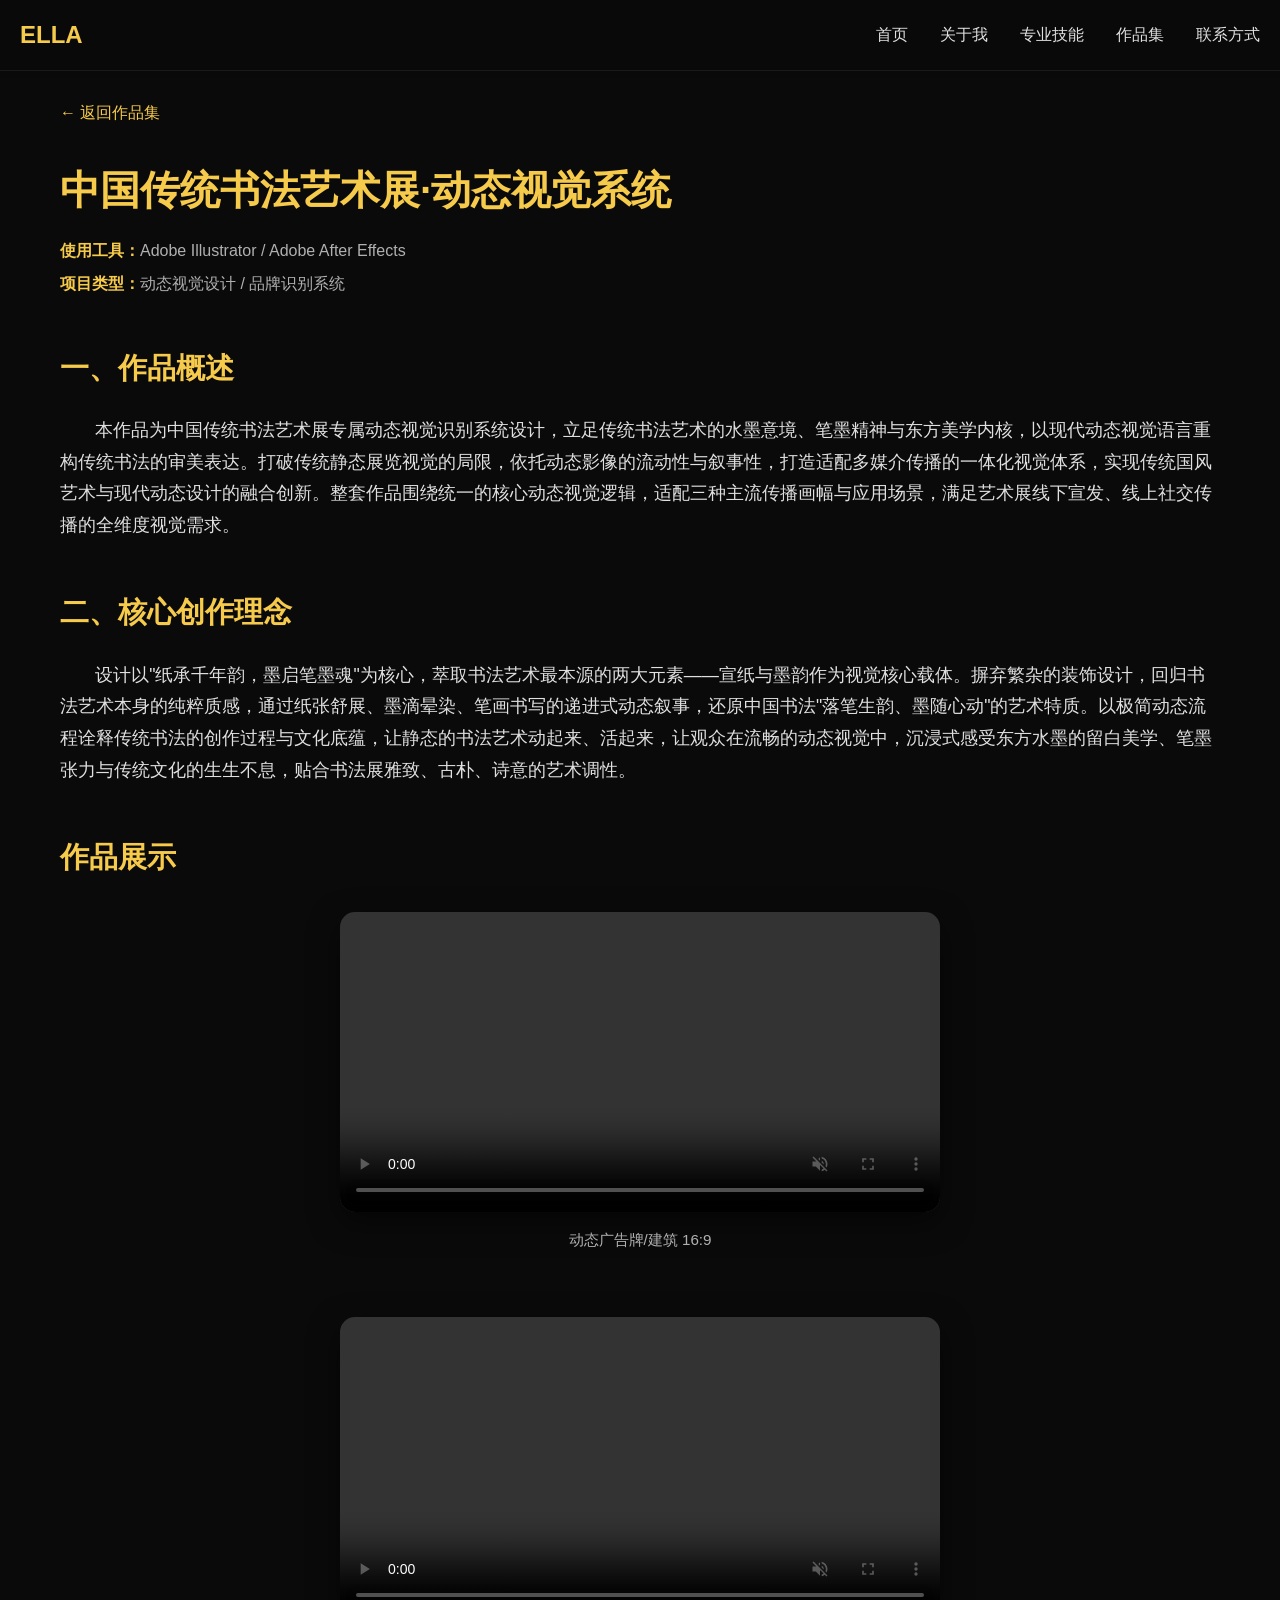
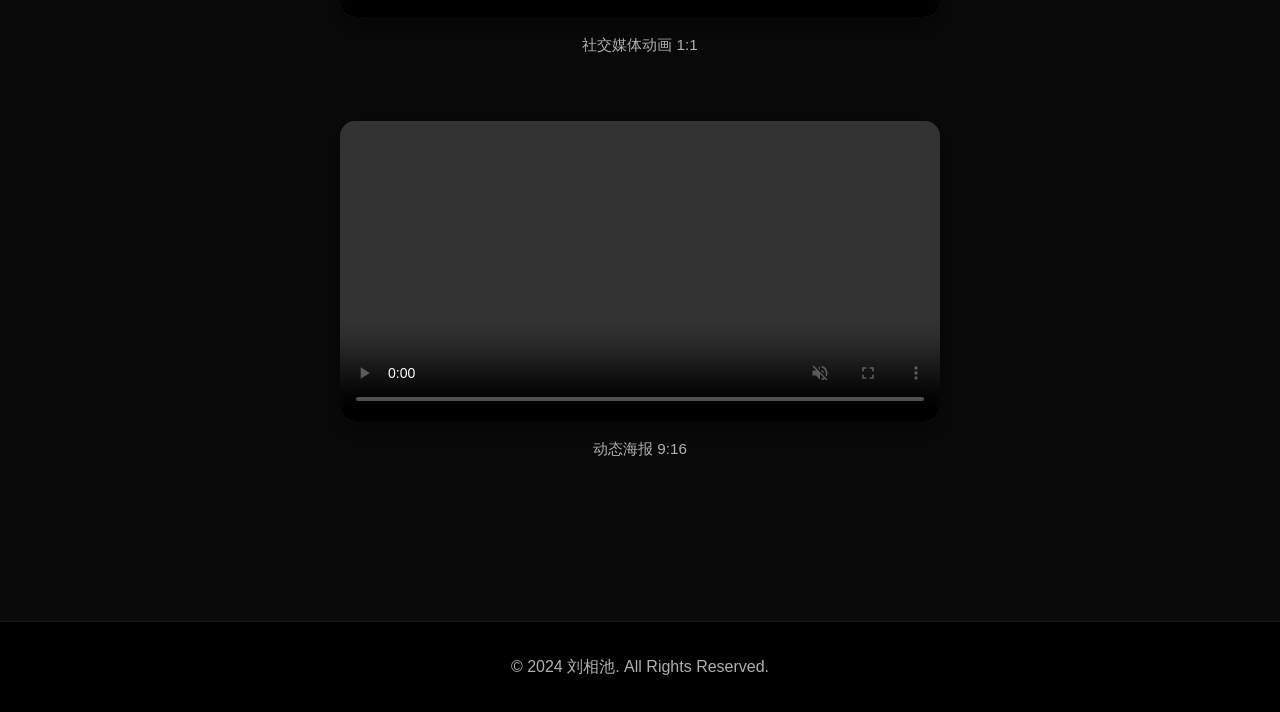
==== project-calligraphy.html @ c7045149 "更新作品集网站：添加多个作品项目" ====
<!DOCTYPE html>
<html lang="zh-CN">
<head>
    <meta charset="UTF-8">
    <meta name="viewport" content="width=device-width, initial-scale=1.0">
    <title>中国传统书法艺术展·动态视觉系统 - 刘相池作品集</title>
    <link rel="stylesheet" href="style.css">
    <style>
        .project-detail {
            padding: 100px 0 80px;
            background: #0a0a0a;
            min-height: 100vh;
        }

        .project-header {
            max-width: 1200px;
            margin: 0 auto 3rem;
            padding: 0 20px;
        }

        .back-link {
            display: inline-block;
            color: #f6ca4b;
            text-decoration: none;
            margin-bottom: 2rem;
            font-size: 1rem;
            transition: all 0.3s ease;
        }

        .back-link:hover {
            color: #ffffff;
            transform: translateX(-5px);
        }

        .project-title {
            font-size: 2.5rem;
            color: #f6ca4b;
            margin-bottom: 1rem;
            font-weight: 700;
        }

        .project-meta {
            color: #b0b0b0;
            font-size: 1rem;
            margin-bottom: 0.5rem;
        }

        .project-meta strong {
            color: #f6ca4b;
        }

        .project-section {
            max-width: 1200px;
            margin: 0 auto 3rem;
            padding: 0 20px;
        }

        .section-title {
            font-size: 1.8rem;
            color: #f6ca4b;
            margin-bottom: 1.5rem;
            font-weight: 700;
        }

        .project-description {
            color: #e0e0e0;
            font-size: 1.1rem;
            line-height: 1.8;
            margin-bottom: 2rem;
        }

        .project-description p {
            margin-bottom: 1rem;
            text-indent: 2em;
        }

        .video-showcase {
            display: flex;
            flex-direction: column;
            gap: 2rem;
            margin-top: 2rem;
        }

        .video-item {
            max-width: 600px;
            margin: 0 auto;
            border-radius: 15px;
            overflow: hidden;
            box-shadow: 0 10px 30px rgba(0, 0, 0, 0.5);
            transition: transform 0.3s ease, box-shadow 0.3s ease;
        }

        .video-caption {
            text-align: center;
            color: #b0b0b0;
            font-size: 0.95rem;
            margin-top: 1rem;
            margin-bottom: 2rem;
        }

        .video-item:hover {
            transform: translateY(-10px);
            box-shadow: 0 15px 40px rgba(246, 202, 75, 0.3);
        }

        .video-item video {
            width: 100%;
            height: auto;
            display: block;
        }

        @media (max-width: 768px) {
            .project-title {
                font-size: 2rem;
            }

            .video-showcase {
                grid-template-columns: 1fr;
                gap: 1.5rem;
            }
        }
    </style>
</head>
<body>
    <!-- 导航栏 -->
    <nav class="navbar">
        <div class="container">
            <div class="logo">ELLA</div>
            <ul class="nav-links">
                <li><a href="index.html#home">首页</a></li>
                <li><a href="index.html#about">关于我</a></li>
                <li><a href="index.html#skills">专业技能</a></li>
                <li><a href="index.html#portfolio">作品集</a></li>
                <li><a href="index.html#contact">联系方式</a></li>
            </ul>
        </div>
    </nav>

    <!-- 作品详情 -->
    <section class="project-detail">
        <div class="project-header">
            <a href="index.html#portfolio" class="back-link">← 返回作品集</a>
            <h1 class="project-title">中国传统书法艺术展·动态视觉系统</h1>
            <p class="project-meta"><strong>使用工具：</strong>Adobe Illustrator / Adobe After Effects</p>
            <p class="project-meta"><strong>项目类型：</strong>动态视觉设计 / 品牌识别系统</p>
        </div>

        <!-- 作品概述 -->
        <div class="project-section">
            <h2 class="section-title">一、作品概述</h2>
            <div class="project-description">
                <p>本作品为中国传统书法艺术展专属动态视觉识别系统设计，立足传统书法艺术的水墨意境、笔墨精神与东方美学内核，以现代动态视觉语言重构传统书法的审美表达。打破传统静态展览视觉的局限，依托动态影像的流动性与叙事性，打造适配多媒介传播的一体化视觉体系，实现传统国风艺术与现代动态设计的融合创新。整套作品围绕统一的核心动态视觉逻辑，适配三种主流传播画幅与应用场景，满足艺术展线下宣发、线上社交传播的全维度视觉需求。</p>
            </div>
        </div>

        <!-- 核心创作理念 -->
        <div class="project-section">
            <h2 class="section-title">二、核心创作理念</h2>
            <div class="project-description">
                <p>设计以"纸承千年韵，墨启笔墨魂"为核心，萃取书法艺术最本源的两大元素——宣纸与墨韵作为视觉核心载体。摒弃繁杂的装饰设计，回归书法艺术本身的纯粹质感，通过纸张舒展、墨滴晕染、笔画书写的递进式动态叙事，还原中国书法"落笔生韵、墨随心动"的艺术特质。以极简动态流程诠释传统书法的创作过程与文化底蕴，让静态的书法艺术动起来、活起来，让观众在流畅的动态视觉中，沉浸式感受东方水墨的留白美学、笔墨张力与传统文化的生生不息，贴合书法展雅致、古朴、诗意的艺术调性。</p>
            </div>
        </div>

        <!-- 作品展示 -->
        <div class="project-section">
            <h2 class="section-title">作品展示</h2>
            <div class="video-showcase">
                <div>
                    <div class="video-item">
                        <video src="images/final1.mp4" autoplay muted loop controls></video>
                    </div>
                    <p class="video-caption">动态广告牌/建筑 16:9</p>
                </div>
                <div>
                    <div class="video-item">
                        <video src="images/final2.mp4" autoplay muted loop controls></video>
                    </div>
                    <p class="video-caption">社交媒体动画 1:1</p>
                </div>
                <div>
                    <div class="video-item">
                        <video src="images/final3.mp4" autoplay muted loop controls></video>
                    </div>
                    <p class="video-caption">动态海报 9:16</p>
                </div>
            </div>
        </div>
    </section>

    <!-- 页脚 -->
    <footer class="footer">
        <div class="container">
            <p>&copy; 2024 刘相池. All Rights Reserved.</p>
        </div>
    </footer>

    <script src="script.js"></script>
</body>
</html>
---- style.css ----
/* 全局样式重置 */
* {
    margin: 0;
    padding: 0;
    box-sizing: border-box;
}

body {
    font-family: 'Microsoft YaHei', Arial, sans-serif;
    line-height: 1.6;
    color: #e0e0e0;
    background-color: #0a0a0a;
}

.container {
    max-width: 1600px;
    margin: 0 auto;
    padding: 0 20px;
}

/* 加载页面样式 */
.loader {
    position: fixed;
    top: 0;
    left: 0;
    width: 100%;
    height: 100%;
    background: #000;
    display: flex;
    justify-content: center;
    align-items: center;
    z-index: 9999;
    transition: opacity 0.5s ease, visibility 0.5s ease;
}

.loader.hidden {
    opacity: 0;
    visibility: hidden;
}

.loader-content {
    text-align: center;
    width: 400px;
}

.loader-text {
    color: #f6ca4b;
    font-size: 1.2rem;
    margin-bottom: 20px;
    letter-spacing: 2px;
}

.progress-bar {
    width: 100%;
    height: 4px;
    background: #1a1a1a;
    border-radius: 2px;
    overflow: hidden;
    margin-bottom: 15px;
}

.progress-fill {
    height: 100%;
    background: linear-gradient(90deg, #f6ca4b, #ffed4e);
    width: 0%;
    transition: width 0.3s ease;
    box-shadow: 0 0 10px rgba(246, 202, 75, 0.5);
}

.progress-text {
    color: #f6ca4b;
    font-size: 4rem;
    font-weight: bold;
    margin-bottom: 30px;
    text-shadow: 0 0 20px rgba(246, 202, 75, 0.5);
}

/* 导航栏样式 */
.navbar {
    background: rgba(10, 10, 10, 0.95);
    backdrop-filter: blur(10px);
    box-shadow: 0 2px 10px rgba(0,0,0,0.5);
    position: fixed;
    width: 100%;
    top: 0;
    z-index: 1000;
    border-bottom: 1px solid #1a1a1a;
}

.navbar .container {
    display: flex;
    justify-content: space-between;
    align-items: center;
    padding: 1rem 20px;
}

.logo {
    font-size: 1.5rem;
    font-weight: bold;
    color: #f6ca4b;
}

.nav-links {
    display: flex;
    list-style: none;
    gap: 2rem;
}

.nav-links a {
    text-decoration: none;
    color: #e0e0e0;
    transition: color 0.3s;
}

.nav-links a:hover {
    color: #f6ca4b;
}

/* 首页英雄区域 */
.hero {
    background: #0a0a0a;
    color: #e0e0e0;
    padding: 150px 0 100px;
    min-height: 100vh;
    display: flex;
    align-items: center;
    position: relative;
    overflow: hidden;
}

.hero .container {
    display: flex;
    justify-content: flex-start;
    width: 100%;
}

.hero-content {
    text-align: left;
    max-width: 800px;
}

.hero-title {
    font-family: 'Futura', 'Futura Bold', 'Montserrat', 'PingFang SC', 'Microsoft YaHei', sans-serif;
    font-size: 6rem;
    line-height: 0.7;
    margin-bottom: 3rem;
    font-weight: 700;
    letter-spacing: 1px;
}

.hero-title .hello {
    color: #ffffff;
    font-size: 6rem;
    font-weight: 700;
    letter-spacing: 2px;
    display: block;
    margin-bottom: 0;
    transition: all 0.4s cubic-bezier(0.4, 0, 0.2, 1);
    transform-origin: left center;
    cursor: default;
}

.hero-title .hello:hover {
    color: #f6ca4b;
    transform: scaleX(1.15);
}

.hero-title .im {
    color: #ffffff;
    font-size: 6rem;
    font-weight: 700;
    letter-spacing: 2px;
    display: block;
    margin-bottom: 0;
    transition: all 0.4s cubic-bezier(0.4, 0, 0.2, 1);
    transform-origin: left center;
    cursor: default;
}

.hero-title .im:hover {
    color: #f6ca4b;
    transform: scaleX(1.15);
}

.hero-title .name-liu {
    color: #ffffff;
    font-weight: 700;
    font-size: 6rem;
    display: block;
    margin-bottom: 0;
    transition: all 0.4s cubic-bezier(0.4, 0, 0.2, 1);
    transform-origin: left center;
    cursor: default;
}

.hero-title .name-liu:hover {
    color: #f6ca4b;
    transform: scaleX(1.15);
}

.hero-title .name-xiangchi {
    color: #ffffff;
    font-weight: 700;
    font-size: 6rem;
    display: block;
    transition: all 0.4s cubic-bezier(0.4, 0, 0.2, 1);
    transform-origin: left center;
    cursor: default;
}

.hero-title .name-xiangchi:hover {
    color: #f6ca4b;
    transform: scaleX(1.15);
}

.hero-subtitle {
    font-size: 1.2rem;
    margin-bottom: 2rem;
    color: #b0b0b0;
    text-align: left;
}

.btn {
    display: inline-block;
    padding: 12px 30px;
    background: linear-gradient(135deg, #f6ca4b, #ffed4e);
    color: #0a0a0a;
    text-decoration: none;
    border-radius: 30px;
    transition: transform 0.3s, box-shadow 0.3s;
    font-weight: bold;
}

.btn:hover {
    transform: translateY(-3px);
    box-shadow: 0 10px 20px rgba(246, 202, 75, 0.3);
}

/* 关于我部分 */
.about {
    padding: 80px 0;
    background: #0a0a0a;
}

.about h2 {
    text-align: center;
    font-size: 2.5rem;
    margin-bottom: 3rem;
    color: #f6ca4b;
}

.about-content {
    display: flex;
    align-items: center;
    justify-content: center;
    gap: 3rem;
    max-width: 900px;
    margin: 0 auto;
}

/* 头像样式 */
.about-avatar {
    flex-shrink: 0;
}

.about-avatar img {
    width: 250px;
    height: 250px;
    object-fit: cover;
    border-radius: 50%;
    border: 4px solid #f6ca4b;
    box-shadow: 0 10px 30px rgba(246, 202, 75, 0.3);
    transition: transform 0.3s ease, box-shadow 0.3s ease;
}

.about-avatar img:hover {
    transform: scale(1.05);
    box-shadow: 0 15px 40px rgba(246, 202, 75, 0.5);
}

/* 信息卡片样式 */
.about-info-card {
    background: #1a1a1a;
    border: 1px solid #2a2a2a;
    border-radius: 15px;
    padding: 2rem;
    width: fit-content;
    min-width: 350px;
}

.info-item {
    display: flex;
    margin-bottom: 1.2rem;
    font-size: 1.1rem;
    line-height: 1.6;
}

.info-item:last-child {
    margin-bottom: 0;
}

.info-label {
    color: #f6ca4b;
    font-weight: 600;
    min-width: 80px;
    flex-shrink: 0;
}

.info-value {
    color: #e0e0e0;
}

/* 描述文字 */
.about-description {
    max-width: 800px;
    margin: 2rem auto 0;
    text-align: center;
}

.about-description p {
    font-size: 1.1rem;
    line-height: 1.8;
    color: #b0b0b0;
}

/* 专业技能部分 */
.skills {
    padding: 80px 0;
    background: #0a0a0a;
}

.skills h2 {
    text-align: center;
    font-size: 2.5rem;
    margin-bottom: 3rem;
    color: #f6ca4b;
}

.skills-grid {
    display: grid;
    grid-template-columns: repeat(2, 1fr);
    gap: 2rem;
    max-width: 800px;
    margin: 0 auto;
}

.skill-item {
    background: #1a1a1a;
    padding: 2rem;
    border-radius: 15px;
    text-align: center;
    border: 1px solid #2a2a2a;
    transition: transform 0.3s ease, box-shadow 0.3s ease;
}

.skill-item:hover {
    transform: translateY(-10px);
    box-shadow: 0 10px 30px rgba(246, 202, 75, 0.2);
    border-color: #f6ca4b;
}

.skill-icon {
    font-size: 3rem;
    margin-bottom: 1rem;
}

.skill-item h3 {
    color: #f6ca4b;
    font-size: 1.3rem;
    margin-bottom: 0.8rem;
}

.skill-item p {
    color: #b0b0b0;
    font-size: 0.95rem;
    line-height: 1.6;
}

/* 作品集部分 */
.portfolio {
    padding: 80px 0;
    background: #0a0a0a;
}

.portfolio h2 {
    text-align: center;
    font-size: 2.5rem;
    margin-bottom: 3rem;
    color: #f6ca4b;
}

.portfolio-list {
    display: flex;
    flex-direction: column;
    gap: 2rem;
    max-width: 1200px;
    margin: 0 auto;
}

.portfolio-card {
    display: flex;
    background: #1a1a1a;
    border-radius: 15px;
    overflow: hidden;
    border: 1px solid #2a2a2a;
    transition: all 0.3s cubic-bezier(0.4, 0, 0.2, 1);
    height: 250px;
}

.portfolio-card-link {
    text-decoration: none;
    color: inherit;
    display: block;
}

.portfolio-card-link:hover .portfolio-card {
    transform: translateY(-8px);
    border-color: #f6ca4b;
    box-shadow: 0 15px 40px rgba(246, 202, 75, 0.2);
}

.card-left {
    flex: 0 0 65%;
    padding: 2.5rem;
    display: flex;
    flex-direction: column;
    justify-content: center;
    background: #0a0a0a;
}

.card-left h3 {
    color: #ffffff;
    font-size: 1.8rem;
    margin-bottom: 1rem;
    font-weight: 700;
}

.card-left .software {
    color: #888;
    font-size: 0.95rem;
    line-height: 1.6;
}

.card-right {
    flex: 0 0 35%;
    position: relative;
    overflow: hidden;
    display: flex;
    align-items: center;
    justify-content: center;
}

.portfolio-preview {
    width: 100%;
    height: 100%;
    position: relative;
    overflow: hidden;
}

.portfolio-preview::before {
    content: '';
    position: absolute;
    left: 0;
    top: 0;
    width: 80px;
    height: 100%;
    background: linear-gradient(to right, rgba(26, 26, 26, 0.8), transparent);
    z-index: 1;
    pointer-events: none;
}

.preview-placeholder {
    width: 100%;
    height: 100%;
    background: linear-gradient(135deg, #2a2a2a 0%, #3a3a3a 100%);
    display: flex;
    align-items: center;
    justify-content: center;
    color: #666;
    font-size: 1.2rem;
    transition: transform 0.4s ease;
}

.preview-image {
    width: 100%;
    height: 100%;
    object-fit: cover;
    object-position: center center;
    transition: transform 0.4s ease;
}

.preview-video {
    width: 100%;
    height: 100%;
    object-fit: cover;
    transition: transform 0.4s ease;
}

.portfolio-card:hover .preview-image {
    transform: scale(1.05);
}

/* 联系方式部分 */
.contact {
    padding: 80px 0;
    background: #0a0a0a;
}

.contact h2 {
    text-align: center;
    font-size: 2.5rem;
    margin-bottom: 3rem;
    color: #f6ca4b;
}

.contact-info {
    text-align: center;
}

.contact-info p {
    font-size: 1.1rem;
    margin-bottom: 1rem;
    color: #e0e0e0;
}

/* 页脚 */
.footer {
    background: #000;
    color: #b0b0b0;
    text-align: center;
    padding: 2rem 0;
    border-top: 1px solid #1a1a1a;
}

/* 响应式设计 */
@media (max-width: 768px) {
    .nav-links {
        gap: 1rem;
    }
    
    .hero-title {
        font-size: 3.5rem;
    }
    
    .hero-title .hello,
    .hero-title .im,
    .hero-title .name-liu,
    .hero-title .name-xiangchi {
        font-size: 3.5rem;
    }
    
    .hero-subtitle {
        font-size: 1rem;
    }
    
    /* 关于我部分响应式 */
    .about-content {
        flex-direction: column;
        gap: 2rem;
    }
    
    .about-avatar img {
        width: 200px;
        height: 200px;
    }
    
    .about-info-card {
        width: 100%;
    }
    
    .info-label {
        min-width: 60px;
    }
    
    .hero-decoration {
        width: 250px;
        height: 250px;
        right: 5%;
    }
    
    .portfolio-grid {
        grid-template-columns: 1fr;
    }
}
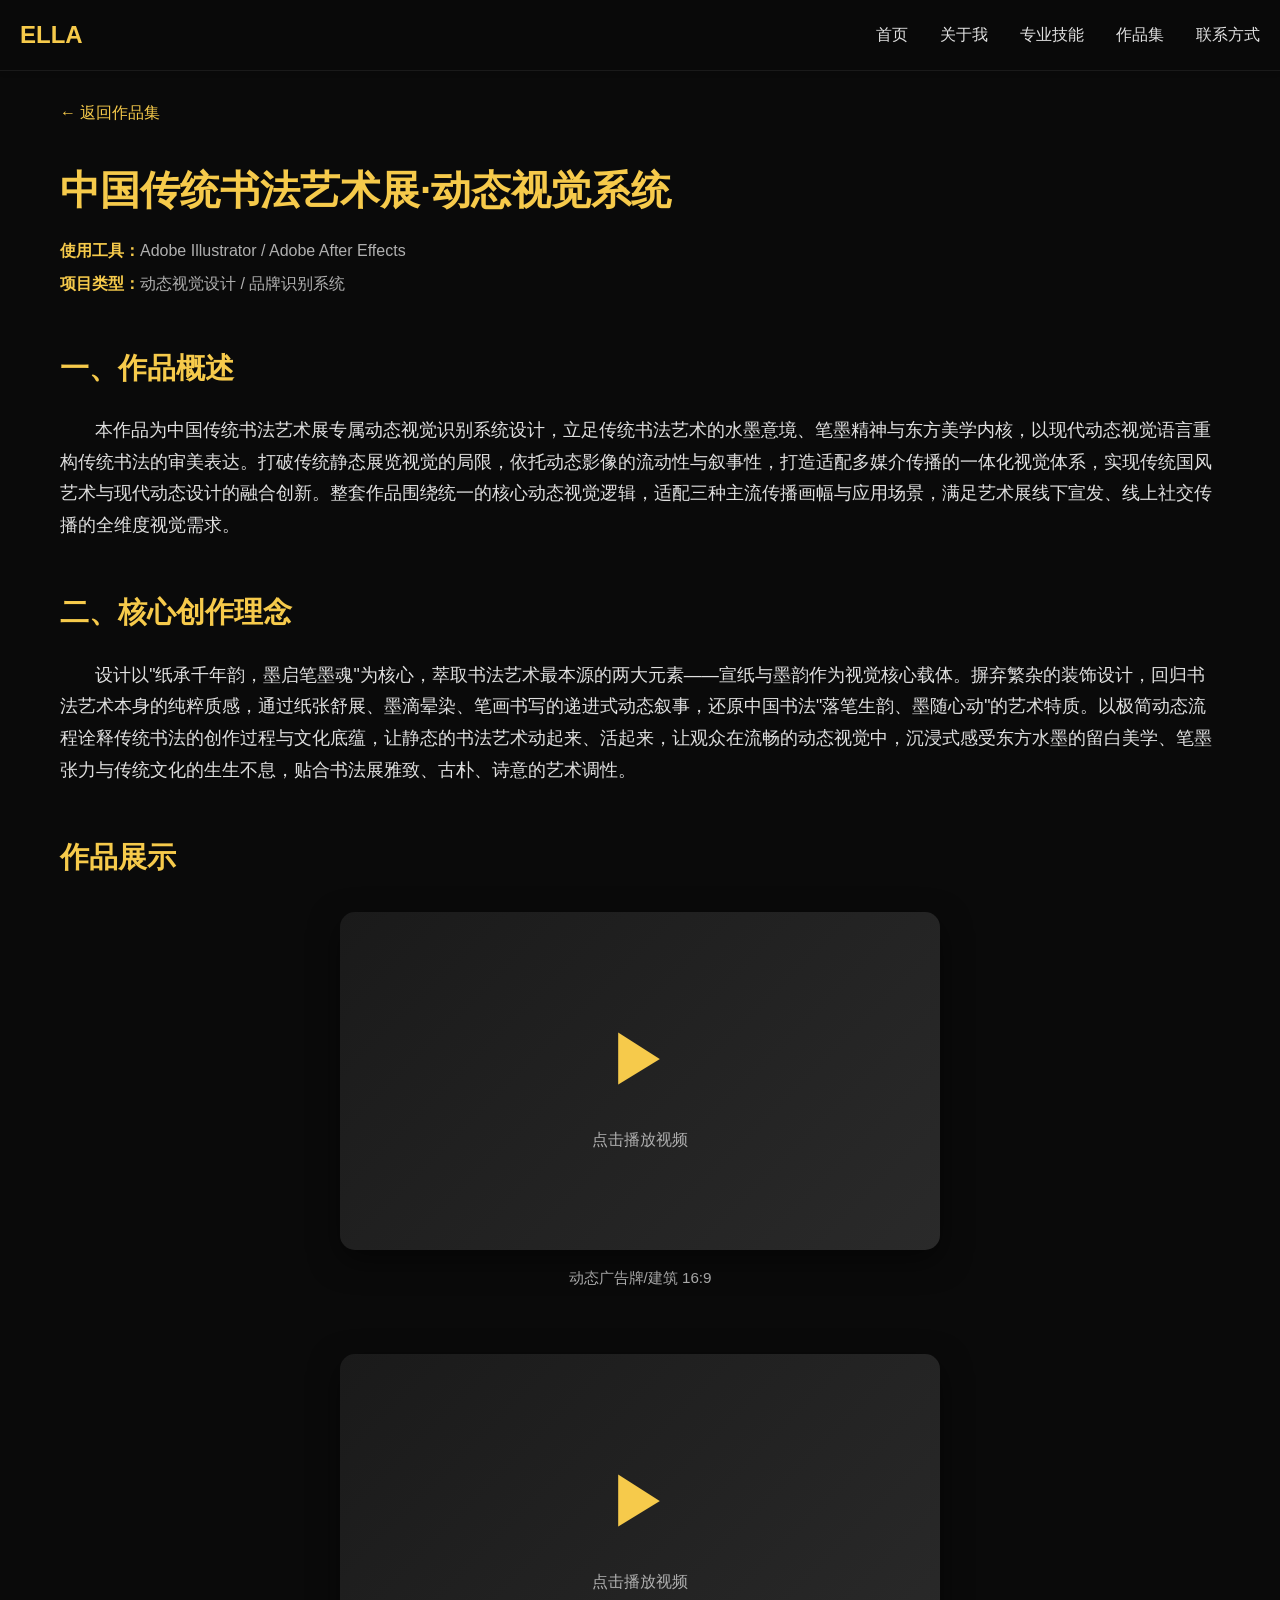
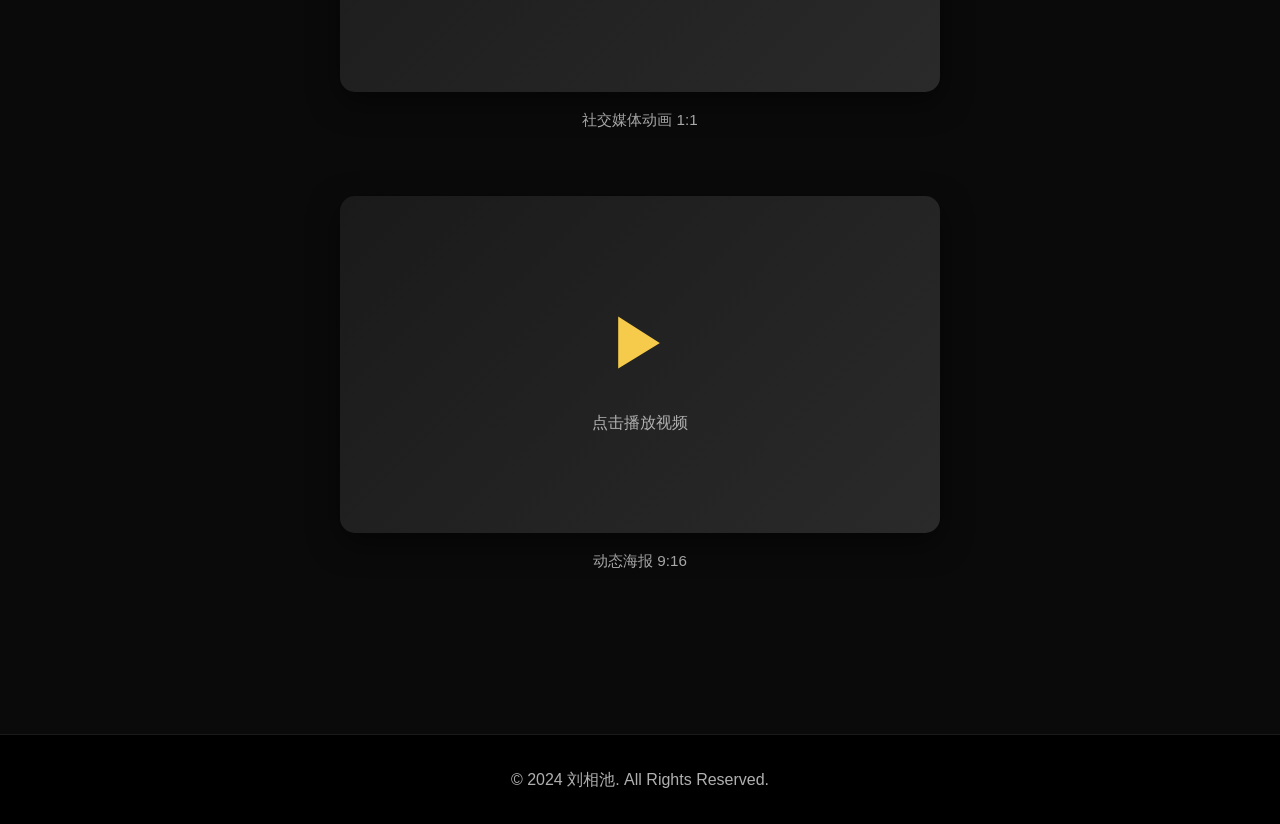
==== commit cdefad87: "优化加载性能：添加图片懒加载和视频点击播放功能" ====
--- a/project-calligraphy.html
+++ b/project-calligraphy.html
@@ -88,6 +88,39 @@
             overflow: hidden;
             box-shadow: 0 10px 30px rgba(0, 0, 0, 0.5);
             transition: transform 0.3s ease, box-shadow 0.3s ease;
+            cursor: pointer;
+            position: relative;
+        }
+
+        .video-placeholder-detail {
+            width: 100%;
+            aspect-ratio: 16/9;
+            display: flex;
+            flex-direction: column;
+            align-items: center;
+            justify-content: center;
+            background: linear-gradient(135deg, #1a1a1a 0%, #2a2a2a 100%);
+            transition: all 0.3s ease;
+        }
+
+        .video-item:hover .video-placeholder-detail {
+            background: linear-gradient(135deg, #2a2a2a 0%, #3a3a3a 100%);
+        }
+
+        .play-icon {
+            font-size: 4rem;
+            color: #f6ca4b;
+            margin-bottom: 15px;
+            transition: transform 0.3s ease;
+        }
+
+        .video-item:hover .play-icon {
+            transform: scale(1.2);
+        }
+
+        .click-hint {
+            color: #b0b0b0;
+            font-size: 1rem;
         }
 
         .video-caption {
@@ -166,20 +199,29 @@
             <h2 class="section-title">作品展示</h2>
             <div class="video-showcase">
                 <div>
-                    <div class="video-item">
-                        <video src="images/final1.mp4" autoplay muted loop controls></video>
+                    <div class="video-item" data-video="images/final1.mp4">
+                        <div class="video-placeholder-detail">
+                            <div class="play-icon">▶</div>
+                            <p class="click-hint">点击播放视频</p>
+                        </div>
                     </div>
                     <p class="video-caption">动态广告牌/建筑 16:9</p>
                 </div>
                 <div>
-                    <div class="video-item">
-                        <video src="images/final2.mp4" autoplay muted loop controls></video>
+                    <div class="video-item" data-video="images/final2.mp4">
+                        <div class="video-placeholder-detail">
+                            <div class="play-icon">▶</div>
+                            <p class="click-hint">点击播放视频</p>
+                        </div>
                     </div>
                     <p class="video-caption">社交媒体动画 1:1</p>
                 </div>
                 <div>
-                    <div class="video-item">
-                        <video src="images/final3.mp4" autoplay muted loop controls></video>
+                    <div class="video-item" data-video="images/final3.mp4">
+                        <div class="video-placeholder-detail">
+                            <div class="play-icon">▶</div>
+                            <p class="click-hint">点击播放视频</p>
+                        </div>
                     </div>
                     <p class="video-caption">动态海报 9:16</p>
                 </div>
@@ -195,5 +237,33 @@
     </footer>
 
     <script src="script.js"></script>
+    <script>
+        // 详情页视频点击播放
+        document.addEventListener('DOMContentLoaded', function() {
+            const videoItems = document.querySelectorAll('.video-item[data-video]');
+            
+            videoItems.forEach(item => {
+                item.addEventListener('click', function() {
+                    const videoSrc = this.dataset.video;
+                    
+                    // 创建视频元素
+                    const video = document.createElement('video');
+                    video.src = videoSrc;
+                    video.autoplay = true;
+                    video.muted = false;
+                    video.loop = true;
+                    video.controls = true;
+                    video.style.width = '100%';
+                    video.style.height = 'auto';
+                    video.style.display = 'block';
+                    
+                    // 清空占位符并添加视频
+                    this.innerHTML = '';
+                    this.appendChild(video);
+                    this.removeAttribute('data-video');
+                });
+            });
+        });
+    </script>
 </body>
 </html>
--- a/style.css
+++ b/style.css
@@ -16,63 +16,6 @@
     max-width: 1600px;
     margin: 0 auto;
     padding: 0 20px;
-}
-
-/* 加载页面样式 */
-.loader {
-    position: fixed;
-    top: 0;
-    left: 0;
-    width: 100%;
-    height: 100%;
-    background: #000;
-    display: flex;
-    justify-content: center;
-    align-items: center;
-    z-index: 9999;
-    transition: opacity 0.5s ease, visibility 0.5s ease;
-}
-
-.loader.hidden {
-    opacity: 0;
-    visibility: hidden;
-}
-
-.loader-content {
-    text-align: center;
-    width: 400px;
-}
-
-.loader-text {
-    color: #f6ca4b;
-    font-size: 1.2rem;
-    margin-bottom: 20px;
-    letter-spacing: 2px;
-}
-
-.progress-bar {
-    width: 100%;
-    height: 4px;
-    background: #1a1a1a;
-    border-radius: 2px;
-    overflow: hidden;
-    margin-bottom: 15px;
-}
-
-.progress-fill {
-    height: 100%;
-    background: linear-gradient(90deg, #f6ca4b, #ffed4e);
-    width: 0%;
-    transition: width 0.3s ease;
-    box-shadow: 0 0 10px rgba(246, 202, 75, 0.5);
-}
-
-.progress-text {
-    color: #f6ca4b;
-    font-size: 4rem;
-    font-weight: bold;
-    margin-bottom: 30px;
-    text-shadow: 0 0 20px rgba(246, 202, 75, 0.5);
 }
 
 /* 导航栏样式 */
@@ -496,6 +439,39 @@
     transition: transform 0.4s ease;
 }
 
+/* 视频占位符样式 */
+.video-placeholder {
+    width: 100%;
+    height: 100%;
+    display: flex;
+    flex-direction: column;
+    align-items: center;
+    justify-content: center;
+    background: linear-gradient(135deg, #1a1a1a 0%, #2a2a2a 100%);
+    cursor: pointer;
+    transition: all 0.3s ease;
+}
+
+.play-button {
+    font-size: 3rem;
+    color: #f6ca4b;
+    margin-bottom: 10px;
+    transition: transform 0.3s ease;
+}
+
+.video-hint {
+    color: #b0b0b0;
+    font-size: 0.9rem;
+}
+
+.video-preview:hover .video-placeholder {
+    background: linear-gradient(135deg, #2a2a2a 0%, #3a3a3a 100%);
+}
+
+.video-preview:hover .play-button {
+    transform: scale(1.2);
+}
+
 .portfolio-card:hover .preview-image {
     transform: scale(1.05);
 }
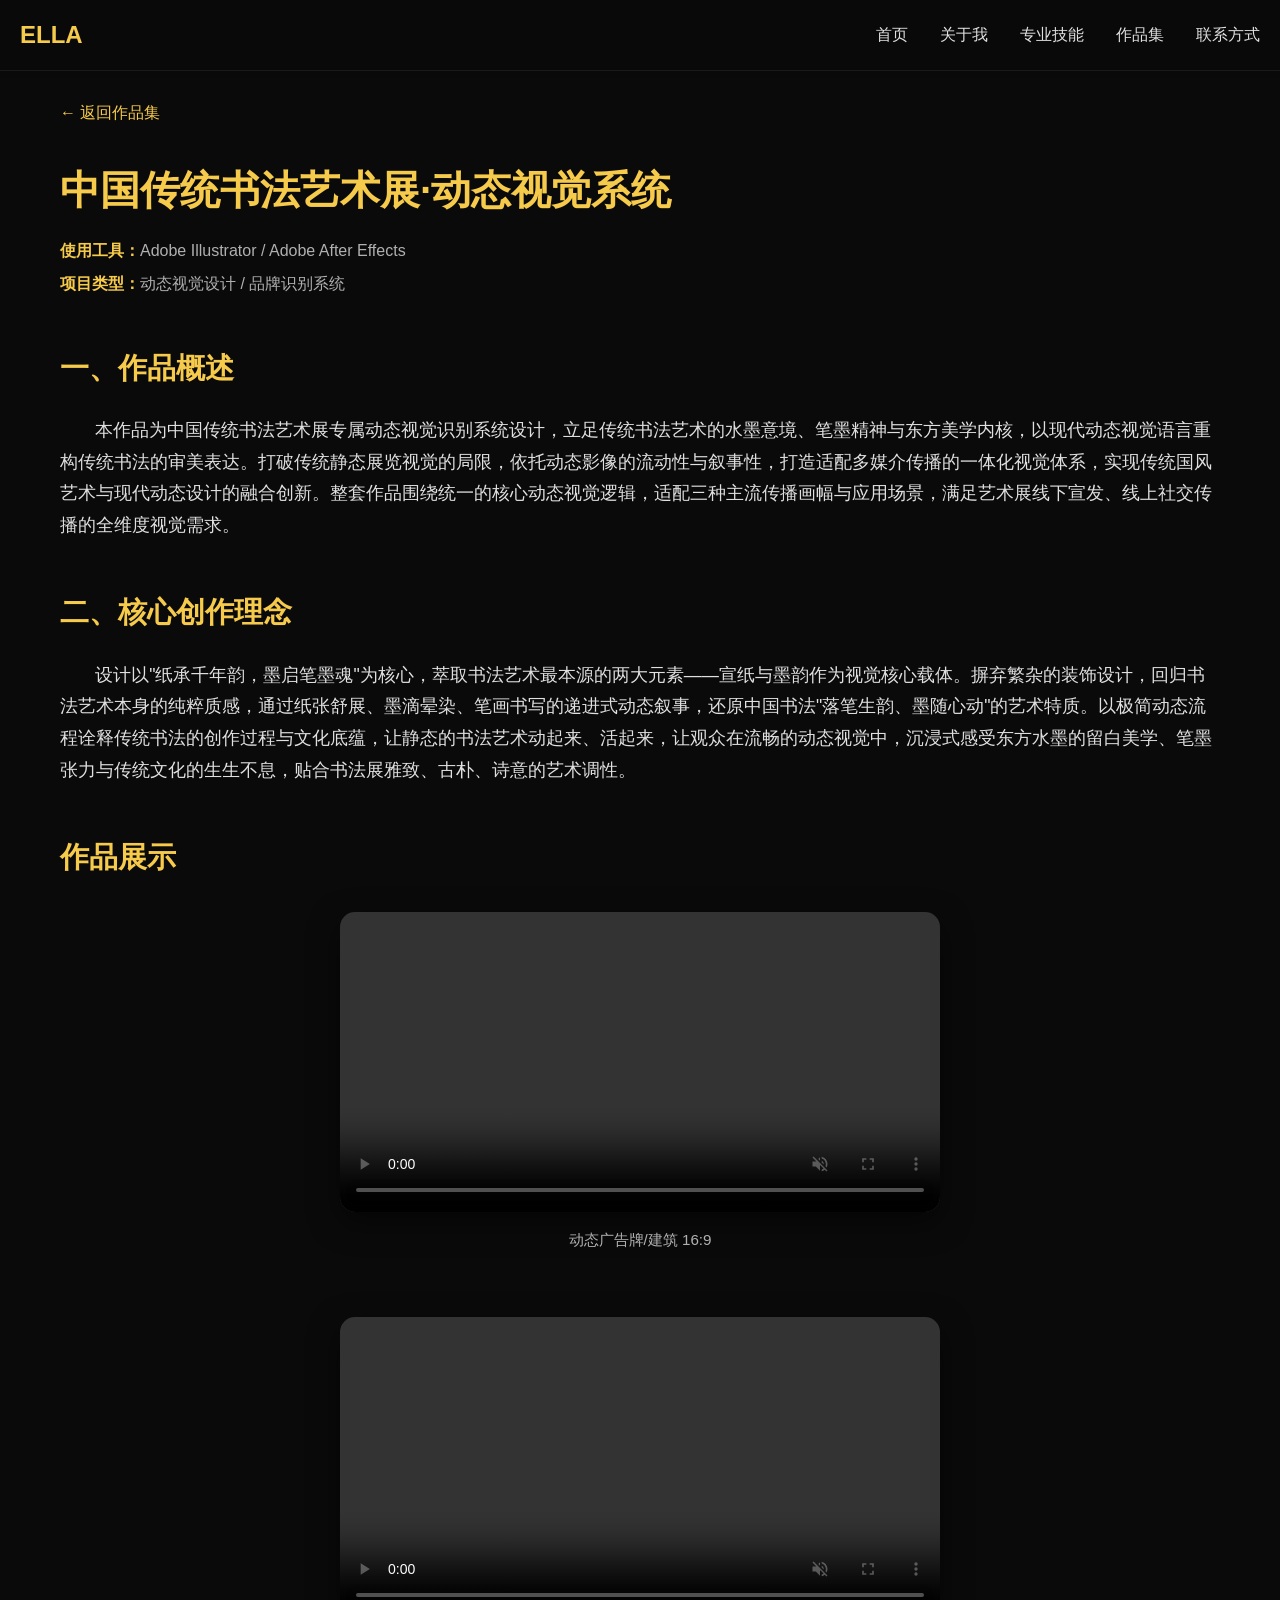
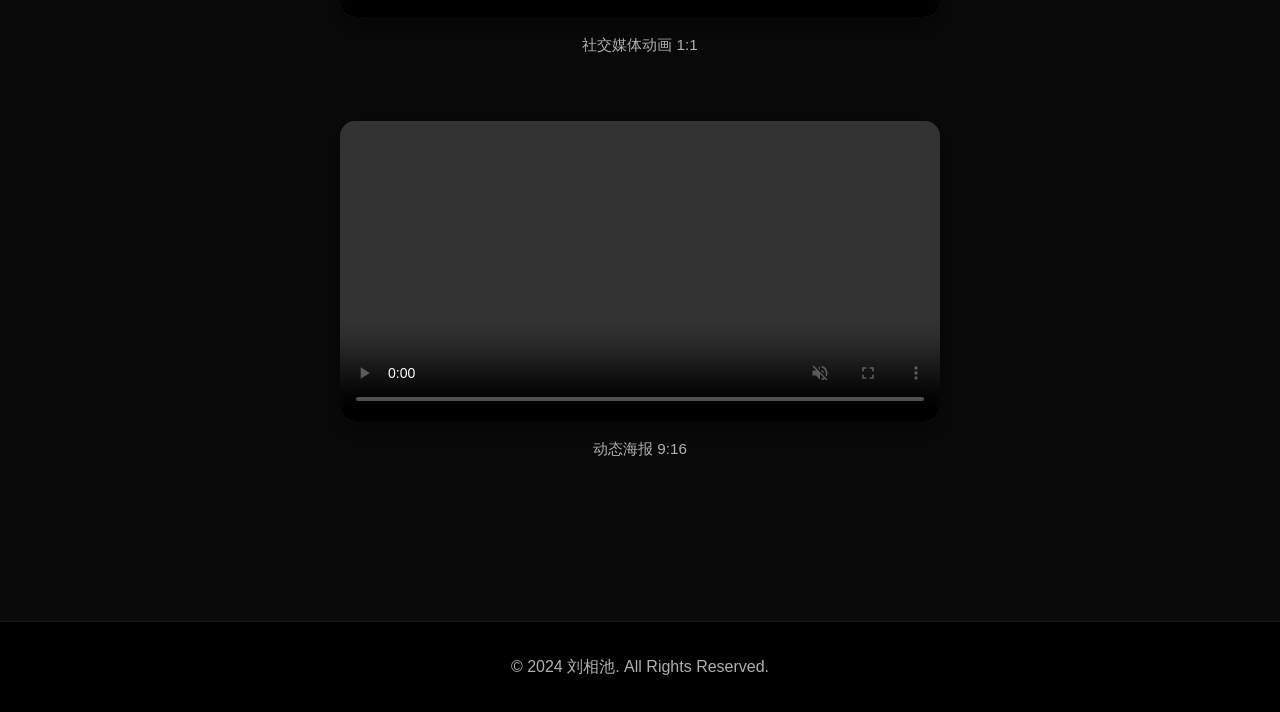
==== commit 7526d7bc: "恢复视频自动播放功能" ====
--- a/project-calligraphy.html
+++ b/project-calligraphy.html
@@ -88,39 +88,6 @@
             overflow: hidden;
             box-shadow: 0 10px 30px rgba(0, 0, 0, 0.5);
             transition: transform 0.3s ease, box-shadow 0.3s ease;
-            cursor: pointer;
-            position: relative;
-        }
-
-        .video-placeholder-detail {
-            width: 100%;
-            aspect-ratio: 16/9;
-            display: flex;
-            flex-direction: column;
-            align-items: center;
-            justify-content: center;
-            background: linear-gradient(135deg, #1a1a1a 0%, #2a2a2a 100%);
-            transition: all 0.3s ease;
-        }
-
-        .video-item:hover .video-placeholder-detail {
-            background: linear-gradient(135deg, #2a2a2a 0%, #3a3a3a 100%);
-        }
-
-        .play-icon {
-            font-size: 4rem;
-            color: #f6ca4b;
-            margin-bottom: 15px;
-            transition: transform 0.3s ease;
-        }
-
-        .video-item:hover .play-icon {
-            transform: scale(1.2);
-        }
-
-        .click-hint {
-            color: #b0b0b0;
-            font-size: 1rem;
         }
 
         .video-caption {
@@ -199,29 +166,20 @@
             <h2 class="section-title">作品展示</h2>
             <div class="video-showcase">
                 <div>
-                    <div class="video-item" data-video="images/final1.mp4">
-                        <div class="video-placeholder-detail">
-                            <div class="play-icon">▶</div>
-                            <p class="click-hint">点击播放视频</p>
-                        </div>
+                    <div class="video-item">
+                        <video src="images/final1.mp4" autoplay muted loop controls></video>
                     </div>
                     <p class="video-caption">动态广告牌/建筑 16:9</p>
                 </div>
                 <div>
-                    <div class="video-item" data-video="images/final2.mp4">
-                        <div class="video-placeholder-detail">
-                            <div class="play-icon">▶</div>
-                            <p class="click-hint">点击播放视频</p>
-                        </div>
+                    <div class="video-item">
+                        <video src="images/final2.mp4" autoplay muted loop controls></video>
                     </div>
                     <p class="video-caption">社交媒体动画 1:1</p>
                 </div>
                 <div>
-                    <div class="video-item" data-video="images/final3.mp4">
-                        <div class="video-placeholder-detail">
-                            <div class="play-icon">▶</div>
-                            <p class="click-hint">点击播放视频</p>
-                        </div>
+                    <div class="video-item">
+                        <video src="images/final3.mp4" autoplay muted loop controls></video>
                     </div>
                     <p class="video-caption">动态海报 9:16</p>
                 </div>
@@ -237,33 +195,5 @@
     </footer>
 
     <script src="script.js"></script>
-    <script>
-        // 详情页视频点击播放
-        document.addEventListener('DOMContentLoaded', function() {
-            const videoItems = document.querySelectorAll('.video-item[data-video]');
-            
-            videoItems.forEach(item => {
-                item.addEventListener('click', function() {
-                    const videoSrc = this.dataset.video;
-                    
-                    // 创建视频元素
-                    const video = document.createElement('video');
-                    video.src = videoSrc;
-                    video.autoplay = true;
-                    video.muted = false;
-                    video.loop = true;
-                    video.controls = true;
-                    video.style.width = '100%';
-                    video.style.height = 'auto';
-                    video.style.display = 'block';
-                    
-                    // 清空占位符并添加视频
-                    this.innerHTML = '';
-                    this.appendChild(video);
-                    this.removeAttribute('data-video');
-                });
-            });
-        });
-    </script>
 </body>
 </html>
--- a/style.css
+++ b/style.css
@@ -439,39 +439,6 @@
     transition: transform 0.4s ease;
 }
 
-/* 视频占位符样式 */
-.video-placeholder {
-    width: 100%;
-    height: 100%;
-    display: flex;
-    flex-direction: column;
-    align-items: center;
-    justify-content: center;
-    background: linear-gradient(135deg, #1a1a1a 0%, #2a2a2a 100%);
-    cursor: pointer;
-    transition: all 0.3s ease;
-}
-
-.play-button {
-    font-size: 3rem;
-    color: #f6ca4b;
-    margin-bottom: 10px;
-    transition: transform 0.3s ease;
-}
-
-.video-hint {
-    color: #b0b0b0;
-    font-size: 0.9rem;
-}
-
-.video-preview:hover .video-placeholder {
-    background: linear-gradient(135deg, #2a2a2a 0%, #3a3a3a 100%);
-}
-
-.video-preview:hover .play-button {
-    transform: scale(1.2);
-}
-
 .portfolio-card:hover .preview-image {
     transform: scale(1.05);
 }
